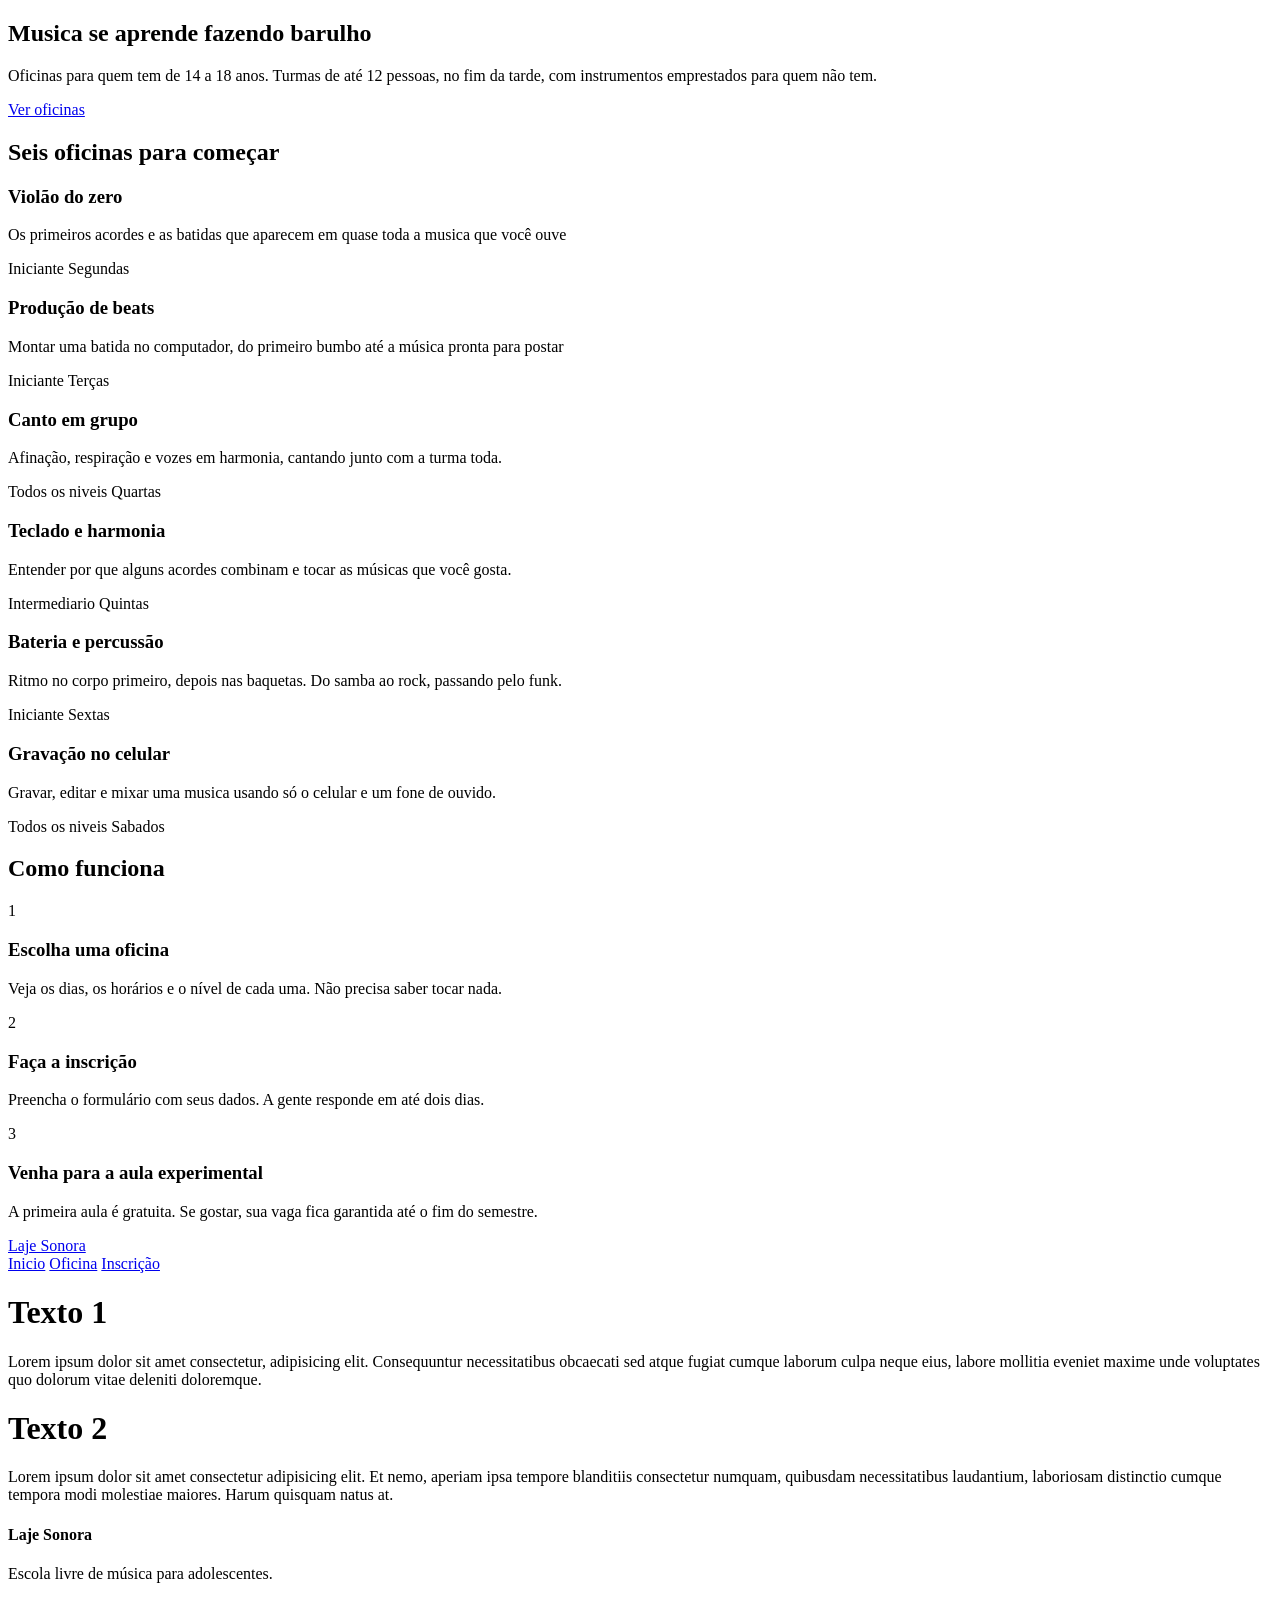
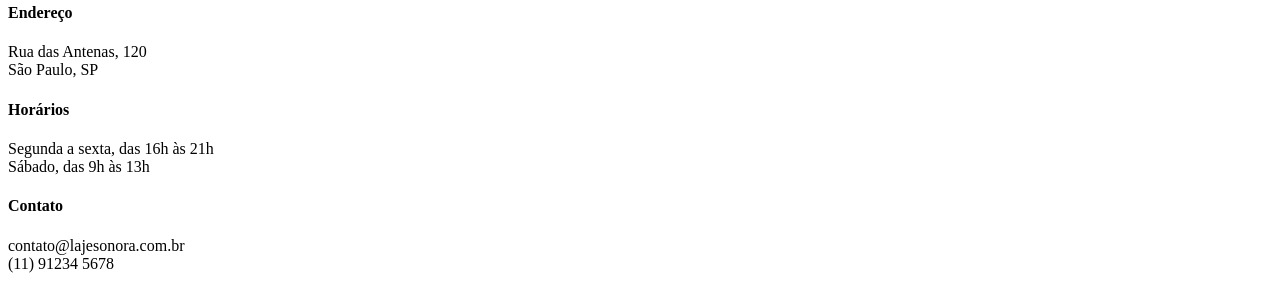
==== index.html @ 1ec8287f "Estrutura inicial do site Laje Sonora" ====
<!DOCTYPE html>
<html lang="pt-BR">
<head>
    <meta charset="UTF-8">
    <meta name="viewport" content="width=device-width, initial-scale=1.0">
    <title>Laje sonora|Inicio</title>
    <link rel="preconnect" href="https://fonts.googleapis.com">
    <link rel="preconnect" href="https://fonts.gstatic.com" crossorigin>
    <link href="https://fonts.googleapis.com/css2?family=Big+Shoulders:opsz,wght@10..72,100..900&display=swap" rel="stylesheet">
    <link rel="stylesheet" href="index.css">
</head>
<body>
    <header>
        <main>
            <section class="conteudo-cartazes">
                <div class="cartaz-cartazprincipal">
                    <h1>Musica se aprende fazendo barulho</h1>
                </div>
                <div class="cartaz-cartazlateral">
                    <p>Oficinas para quem tem de 14 a 18 anos. Turmas de até 12 pessoas, no fim da tarde, com instrumentos emprestados para quem não tem.</p>
                    <a href="oficinas.html" class="botao">Ver oficinas</a>
                </div>
            </section>
            <section class="conteudo-secao">
                <h2 class="titulo-secao">Seis oficinas para começar</h2>
                <div class="cards">
                    <article class="card">
                        <div class="foto-fotoazul"></div>
                        <div class="card-texto">
                            <h3>Violão do zero</h3>
                            <p>Os primeiros acordes e as batidas que aparecem em quase toda a musica que você ouve</p>
                            <div class="card-info">
                                <span>Iniciante</span>
                                <span>Segundas</span>
                            </div>
                        </div>
                    </article>
                    <article class="card">
                        <div class="foto-amarela"></div>
                        <div class="card-texto2">
                            <h3>Produção de beats</h3>
                            <p>Montar uma batida no computador, do primeiro bumbo até a música pronta para postar</p>
                            <div class="card-info">
                                <span>Iniciante</span>
                                <span>Terças</span>
                            </div>
                        </div>
                    </article>
                    <article class="card">
                        <div class="foto-tinta"></div>
                        <div class="card-texto3">
                            <h3>Canto em grupo</h3>
                            <p>Afinação, respiração e vozes em harmonia, cantando junto com a turma toda.</p>
                            <div class="card-info">
                                <span>Todos os niveis</span>
                                <span>Quartas</span>
                            </div>
                        </div>
                    </article>
                    <article class="card">
                        <div class="foto"></div>
                        <div class="card-texto4">
                            <h3>Teclado e harmonia</h3>
                            <p>Entender por que alguns acordes combinam e tocar as músicas que você gosta.</p>
                            <div class="card-info">
                                <span>Intermediario</span>
                                <span>Quintas</span>
                            </div>
                        </div>
                    </article>
                    <article class="card">
                        <div class="foto-azul"></div>
                        <div class="card-texto5">
                            <h3>Bateria e percussão</h3>
                            <p>Ritmo no corpo primeiro, depois nas baquetas. Do samba ao rock, passando pelo funk.</p>
                            <div class="card-info">
                                <span>Iniciante</span>
                                <span>Sextas</span>
                            </div>
                        </div>
                    </article>
                    <article class="card">
                        <div class="foto-amarela"></div>
                        <div class="card-texto6">
                            <h3>Gravação no celular</h3>
                            <p>Gravar, editar e mixar uma musica usando só o celular e um fone de ouvido.</p>
                            <div class="card-info">
                                <span>Todos os niveis</span>
                                <span>Sabados</span>
                            </div>
                        </div>
                    </article>
                </div>
            </section>
            <section class="conteudo secao">
                <h2 class="titulo-secao">Como funciona</h2>
                <div class="passos">
                    <div class="passo">
                        <p class="passo-numero">1</p>
                        <h3>Escolha uma oficina</h3>
                        <p>Veja os dias, os horários e o nível de cada uma. Não precisa saber tocar nada.</p>
                    </div>
                    <div class="passo">
                        <p class="passo-numero">2</p>
                        <h3>Faça a inscrição</h3>
                        <p>Preencha o formulário com seus dados. A gente responde em até dois dias.</p>
                    </div>
                    <div class="passo">
                        <p class="passo-numero">3</p>
                        <h3>Venha para a aula experimental</h3>
                        <p>A primeira aula é gratuita. Se gostar, sua vaga fica garantida até o fim do semestre.</p>
                    </div>
                </div>
            </section>
        </main>
        <a href="index.html" class="logo">Laje Sonora</a>

        <nav class="menu">
            <a href="index.html" class="atual">Inicio</a>
            <a href="oficinas.html">Oficina</a>
            <a href="inscrição.html">Inscrição</a>
        </nav>

        <div class="conteudo-1">
            <h1>Texto 1</h1>
            <p>Lorem ipsum dolor sit amet consectetur, adipisicing elit. Consequuntur necessitatibus obcaecati sed atque fugiat cumque laborum culpa neque eius, labore mollitia eveniet maxime unde voluptates quo dolorum vitae deleniti doloremque.</p>
        </div>
        <div class="conteudo-2">
            <h1>Texto 2</h1>
            <p>Lorem ipsum dolor sit amet consectetur adipisicing elit. Et nemo, aperiam ipsa tempore blanditiis consectetur numquam, quibusdam necessitatibus laudantium, laboriosam distinctio cumque tempora modi molestiae maiores. Harum quisquam natus at.</p>
        </div>
    </header>
    <footer class="rodape">
        <div class="conteudo rodape-colunas">
            <div class="rodape-coluna">
                <h4>Laje Sonora</h4>
                <p>Escola livre de música para adolescentes.</p>
            </div>
            <div class="rodape-coluna">
                <h4>Endereço</h4>
                <p>Rua das Antenas, 120<br>São Paulo, SP</p>
            </div>
            <div class="rodape-coluna">
                <h4>Horários</h4>
                <p>Segunda a sexta, das 16h às 21h<br>Sábado, das 9h às 13h</p>
            </div>
            <div class="rodape-coluna">
                <h4>Contato</h4>
                <p>contato@lajesonora.com.br<br>(11) 91234 5678</p>
            </div>
        </div>
    </footer>
</body>
</html>
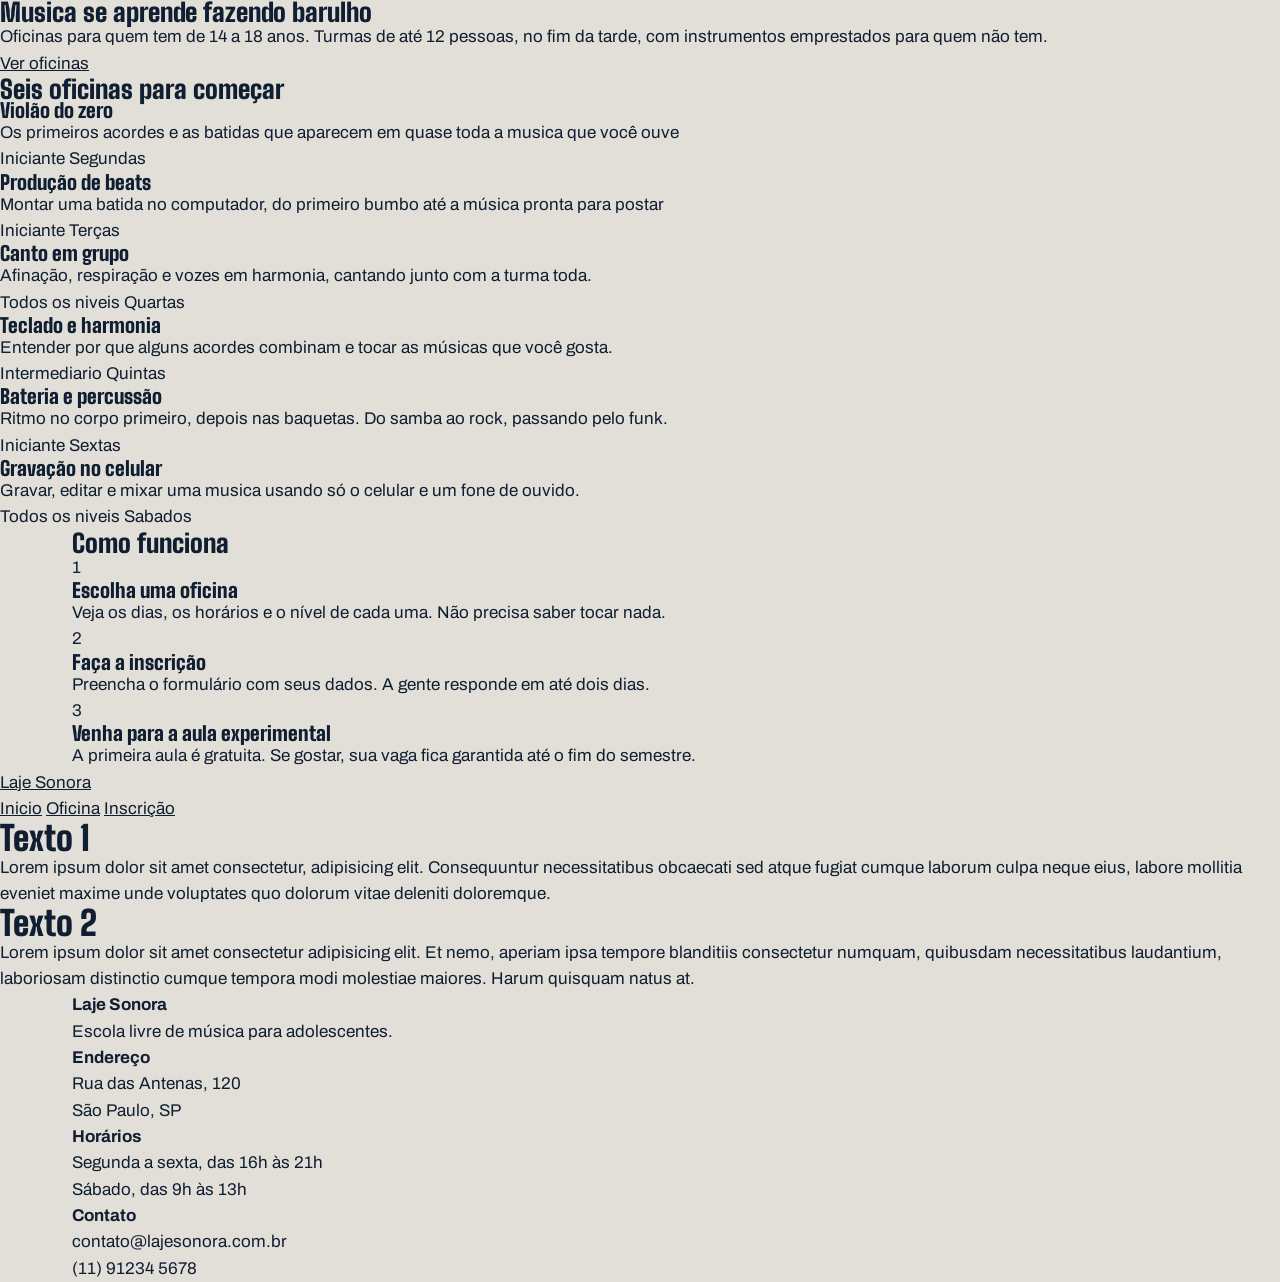
==== commit bb08a4bf: "CSS geral: reset, variáveis e fontes" ====
--- a/index.html
+++ b/index.html
@@ -6,7 +6,7 @@
     <title>Laje sonora|Inicio</title>
     <link rel="preconnect" href="https://fonts.googleapis.com">
     <link rel="preconnect" href="https://fonts.gstatic.com" crossorigin>
-    <link href="https://fonts.googleapis.com/css2?family=Big+Shoulders:opsz,wght@10..72,100..900&display=swap" rel="stylesheet">
+    <link href="https://fonts.googleapis.com/css2?family=Archivo:wght@400;700&family=Big+Shoulders:opsz,wght@10..72,100..900&display=swap" rel="stylesheet">
     <link rel="stylesheet" href="index.css">
 </head>
 <body>
--- a/index.css
+++ b/index.css
@@ -0,0 +1,40 @@
+* {
+    margin: 0;
+    padding: 0;
+    box-sizing: border-box;
+}
+
+:root {
+    --concreto: #E2DFD8;
+    --concreto-escuro: #CBC7BE;
+    --tinta: #0F1E30;
+    --caixa-dagua: #1F5FBF;
+    --fita: #F3C623;
+    --branco: #FFFFFF;
+    --fonte-cartaz: "Big Shoulders", "Arial Narrow", sans-serif;
+    --fonte-texto: "Archivo", Arial, sans-serif;
+}
+
+body {
+    background: var(--concreto);
+    color: var(--tinta);
+    font-family: var(--fonte-texto);
+    font-size: 17px;
+    line-height: 1.55;
+}
+
+a {
+    color: inherit;
+}
+
+h1, h2, h3 {
+    font-family: var(--fonte-cartaz);
+    font-weight: 900;
+    line-height: 0.95;
+}
+
+.conteudo {
+    max-width: 1200px;
+    margin-inline: auto;
+    padding-inline: 32px;
+}
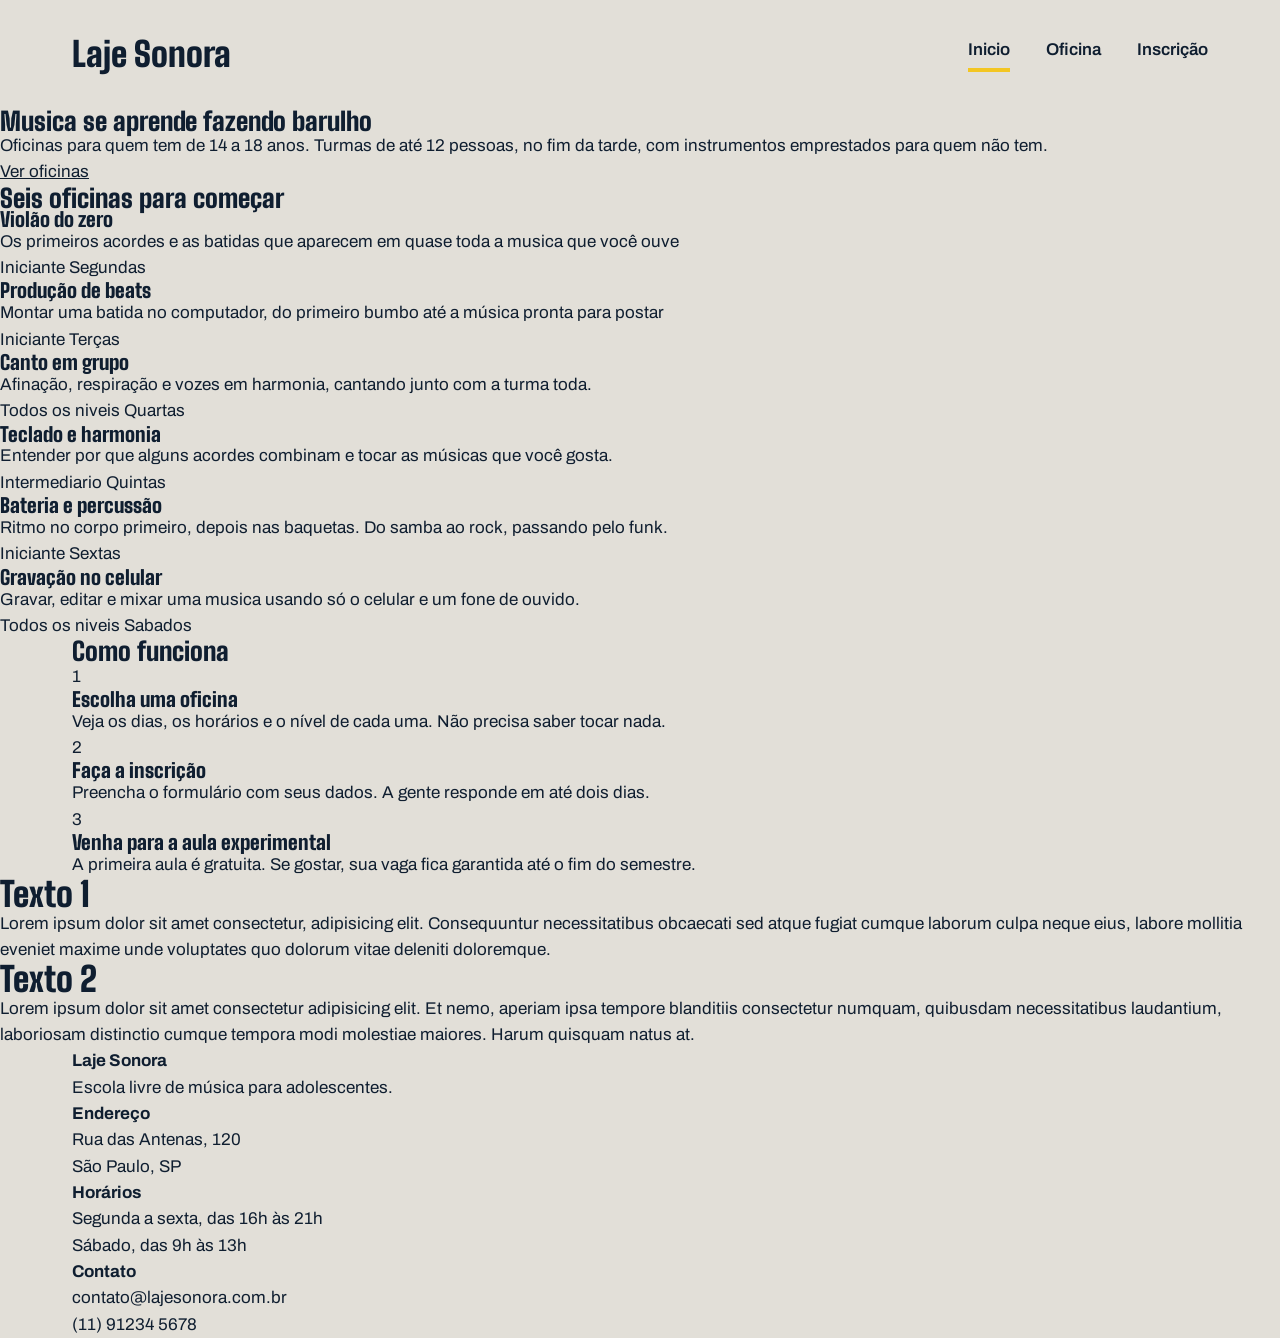
==== commit 3610cb78: "CSS do topo com flex" ====
--- a/index.html
+++ b/index.html
@@ -6,113 +6,11 @@
     <title>Laje sonora|Inicio</title>
     <link rel="preconnect" href="https://fonts.googleapis.com">
     <link rel="preconnect" href="https://fonts.gstatic.com" crossorigin>
-    <link href="https://fonts.googleapis.com/css2?family=Archivo:wght@400;700&family=Big+Shoulders:opsz,wght@10..72,100..900&display=swap" rel="stylesheet">
+    <link href="https://fonts.googleapis.com/css2?family=Archivo:wght@400;600;700&family=Big+Shoulders:opsz,wght@10..72,100..900&display=swap" rel="stylesheet">
     <link rel="stylesheet" href="index.css">
 </head>
 <body>
-    <header>
-        <main>
-            <section class="conteudo-cartazes">
-                <div class="cartaz-cartazprincipal">
-                    <h1>Musica se aprende fazendo barulho</h1>
-                </div>
-                <div class="cartaz-cartazlateral">
-                    <p>Oficinas para quem tem de 14 a 18 anos. Turmas de até 12 pessoas, no fim da tarde, com instrumentos emprestados para quem não tem.</p>
-                    <a href="oficinas.html" class="botao">Ver oficinas</a>
-                </div>
-            </section>
-            <section class="conteudo-secao">
-                <h2 class="titulo-secao">Seis oficinas para começar</h2>
-                <div class="cards">
-                    <article class="card">
-                        <div class="foto-fotoazul"></div>
-                        <div class="card-texto">
-                            <h3>Violão do zero</h3>
-                            <p>Os primeiros acordes e as batidas que aparecem em quase toda a musica que você ouve</p>
-                            <div class="card-info">
-                                <span>Iniciante</span>
-                                <span>Segundas</span>
-                            </div>
-                        </div>
-                    </article>
-                    <article class="card">
-                        <div class="foto-amarela"></div>
-                        <div class="card-texto2">
-                            <h3>Produção de beats</h3>
-                            <p>Montar uma batida no computador, do primeiro bumbo até a música pronta para postar</p>
-                            <div class="card-info">
-                                <span>Iniciante</span>
-                                <span>Terças</span>
-                            </div>
-                        </div>
-                    </article>
-                    <article class="card">
-                        <div class="foto-tinta"></div>
-                        <div class="card-texto3">
-                            <h3>Canto em grupo</h3>
-                            <p>Afinação, respiração e vozes em harmonia, cantando junto com a turma toda.</p>
-                            <div class="card-info">
-                                <span>Todos os niveis</span>
-                                <span>Quartas</span>
-                            </div>
-                        </div>
-                    </article>
-                    <article class="card">
-                        <div class="foto"></div>
-                        <div class="card-texto4">
-                            <h3>Teclado e harmonia</h3>
-                            <p>Entender por que alguns acordes combinam e tocar as músicas que você gosta.</p>
-                            <div class="card-info">
-                                <span>Intermediario</span>
-                                <span>Quintas</span>
-                            </div>
-                        </div>
-                    </article>
-                    <article class="card">
-                        <div class="foto-azul"></div>
-                        <div class="card-texto5">
-                            <h3>Bateria e percussão</h3>
-                            <p>Ritmo no corpo primeiro, depois nas baquetas. Do samba ao rock, passando pelo funk.</p>
-                            <div class="card-info">
-                                <span>Iniciante</span>
-                                <span>Sextas</span>
-                            </div>
-                        </div>
-                    </article>
-                    <article class="card">
-                        <div class="foto-amarela"></div>
-                        <div class="card-texto6">
-                            <h3>Gravação no celular</h3>
-                            <p>Gravar, editar e mixar uma musica usando só o celular e um fone de ouvido.</p>
-                            <div class="card-info">
-                                <span>Todos os niveis</span>
-                                <span>Sabados</span>
-                            </div>
-                        </div>
-                    </article>
-                </div>
-            </section>
-            <section class="conteudo secao">
-                <h2 class="titulo-secao">Como funciona</h2>
-                <div class="passos">
-                    <div class="passo">
-                        <p class="passo-numero">1</p>
-                        <h3>Escolha uma oficina</h3>
-                        <p>Veja os dias, os horários e o nível de cada uma. Não precisa saber tocar nada.</p>
-                    </div>
-                    <div class="passo">
-                        <p class="passo-numero">2</p>
-                        <h3>Faça a inscrição</h3>
-                        <p>Preencha o formulário com seus dados. A gente responde em até dois dias.</p>
-                    </div>
-                    <div class="passo">
-                        <p class="passo-numero">3</p>
-                        <h3>Venha para a aula experimental</h3>
-                        <p>A primeira aula é gratuita. Se gostar, sua vaga fica garantida até o fim do semestre.</p>
-                    </div>
-                </div>
-            </section>
-        </main>
+    <header class="conteudo topo">
         <a href="index.html" class="logo">Laje Sonora</a>
 
         <nav class="menu">
@@ -120,6 +18,108 @@
             <a href="oficinas.html">Oficina</a>
             <a href="inscrição.html">Inscrição</a>
         </nav>
+    </header>
+    <main>
+        <section class="conteudo-cartazes">
+            <div class="cartaz-cartazprincipal">
+                <h1>Musica se aprende fazendo barulho</h1>
+            </div>
+            <div class="cartaz-cartazlateral">
+                <p>Oficinas para quem tem de 14 a 18 anos. Turmas de até 12 pessoas, no fim da tarde, com instrumentos emprestados para quem não tem.</p>
+                <a href="oficinas.html" class="botao">Ver oficinas</a>
+            </div>
+        </section>
+        <section class="conteudo-secao">
+            <h2 class="titulo-secao">Seis oficinas para começar</h2>
+            <div class="cards">
+                <article class="card">
+                    <div class="foto-fotoazul"></div>
+                    <div class="card-texto">
+                        <h3>Violão do zero</h3>
+                        <p>Os primeiros acordes e as batidas que aparecem em quase toda a musica que você ouve</p>
+                        <div class="card-info">
+                            <span>Iniciante</span>
+                            <span>Segundas</span>
+                        </div>
+                    </div>
+                </article>
+                <article class="card">
+                    <div class="foto-amarela"></div>
+                    <div class="card-texto2">
+                        <h3>Produção de beats</h3>
+                        <p>Montar uma batida no computador, do primeiro bumbo até a música pronta para postar</p>
+                        <div class="card-info">
+                            <span>Iniciante</span>
+                            <span>Terças</span>
+                        </div>
+                    </div>
+                </article>
+                <article class="card">
+                    <div class="foto-tinta"></div>
+                    <div class="card-texto3">
+                        <h3>Canto em grupo</h3>
+                        <p>Afinação, respiração e vozes em harmonia, cantando junto com a turma toda.</p>
+                        <div class="card-info">
+                            <span>Todos os niveis</span>
+                            <span>Quartas</span>
+                        </div>
+                    </div>
+                </article>
+                <article class="card">
+                    <div class="foto"></div>
+                    <div class="card-texto4">
+                        <h3>Teclado e harmonia</h3>
+                        <p>Entender por que alguns acordes combinam e tocar as músicas que você gosta.</p>
+                        <div class="card-info">
+                            <span>Intermediario</span>
+                            <span>Quintas</span>
+                        </div>
+                    </div>
+                </article>
+                <article class="card">
+                    <div class="foto-azul"></div>
+                    <div class="card-texto5">
+                        <h3>Bateria e percussão</h3>
+                        <p>Ritmo no corpo primeiro, depois nas baquetas. Do samba ao rock, passando pelo funk.</p>
+                        <div class="card-info">
+                            <span>Iniciante</span>
+                            <span>Sextas</span>
+                        </div>
+                    </div>
+                </article>
+                <article class="card">
+                    <div class="foto-amarela"></div>
+                    <div class="card-texto6">
+                        <h3>Gravação no celular</h3>
+                        <p>Gravar, editar e mixar uma musica usando só o celular e um fone de ouvido.</p>
+                        <div class="card-info">
+                            <span>Todos os niveis</span>
+                            <span>Sabados</span>
+                        </div>
+                    </div>
+                </article>
+            </div>
+        </section>
+        <section class="conteudo secao">
+            <h2 class="titulo-secao">Como funciona</h2>
+            <div class="passos">
+                <div class="passo">
+                    <p class="passo-numero">1</p>
+                    <h3>Escolha uma oficina</h3>
+                    <p>Veja os dias, os horários e o nível de cada uma. Não precisa saber tocar nada.</p>
+                </div>
+                <div class="passo">
+                    <p class="passo-numero">2</p>
+                    <h3>Faça a inscrição</h3>
+                    <p>Preencha o formulário com seus dados. A gente responde em até dois dias.</p>
+                </div>
+                <div class="passo">
+                    <p class="passo-numero">3</p>
+                    <h3>Venha para a aula experimental</h3>
+                    <p>A primeira aula é gratuita. Se gostar, sua vaga fica garantida até o fim do semestre.</p>
+                </div>
+            </div>
+        </section>
 
         <div class="conteudo-1">
             <h1>Texto 1</h1>
@@ -129,7 +129,7 @@
             <h1>Texto 2</h1>
             <p>Lorem ipsum dolor sit amet consectetur adipisicing elit. Et nemo, aperiam ipsa tempore blanditiis consectetur numquam, quibusdam necessitatibus laudantium, laboriosam distinctio cumque tempora modi molestiae maiores. Harum quisquam natus at.</p>
         </div>
-    </header>
+    </main>
     <footer class="rodape">
         <div class="conteudo rodape-colunas">
             <div class="rodape-coluna">
--- a/index.css
+++ b/index.css
@@ -38,3 +38,37 @@
     margin-inline: auto;
     padding-inline: 32px;
 }
+
+.topo {
+    padding-block: 28px;
+    display: flex;
+    justify-content: space-between;
+    align-items: center;
+}
+
+.logo {
+    font-family: var(--fonte-cartaz);
+    font-size: 34px;
+    font-weight: 900;
+    text-decoration: none;
+}
+
+.menu {
+    display: flex;
+    gap: 36px;
+}
+
+.menu a {
+    font-weight: 600;
+    text-decoration: none;
+    padding-bottom: 4px;
+    border-bottom: 4px solid transparent;
+}
+
+.menu a:hover {
+    border-bottom-color: var(--tinta);
+}
+
+.menu .atual {
+    border-bottom-color: var(--fita);
+}
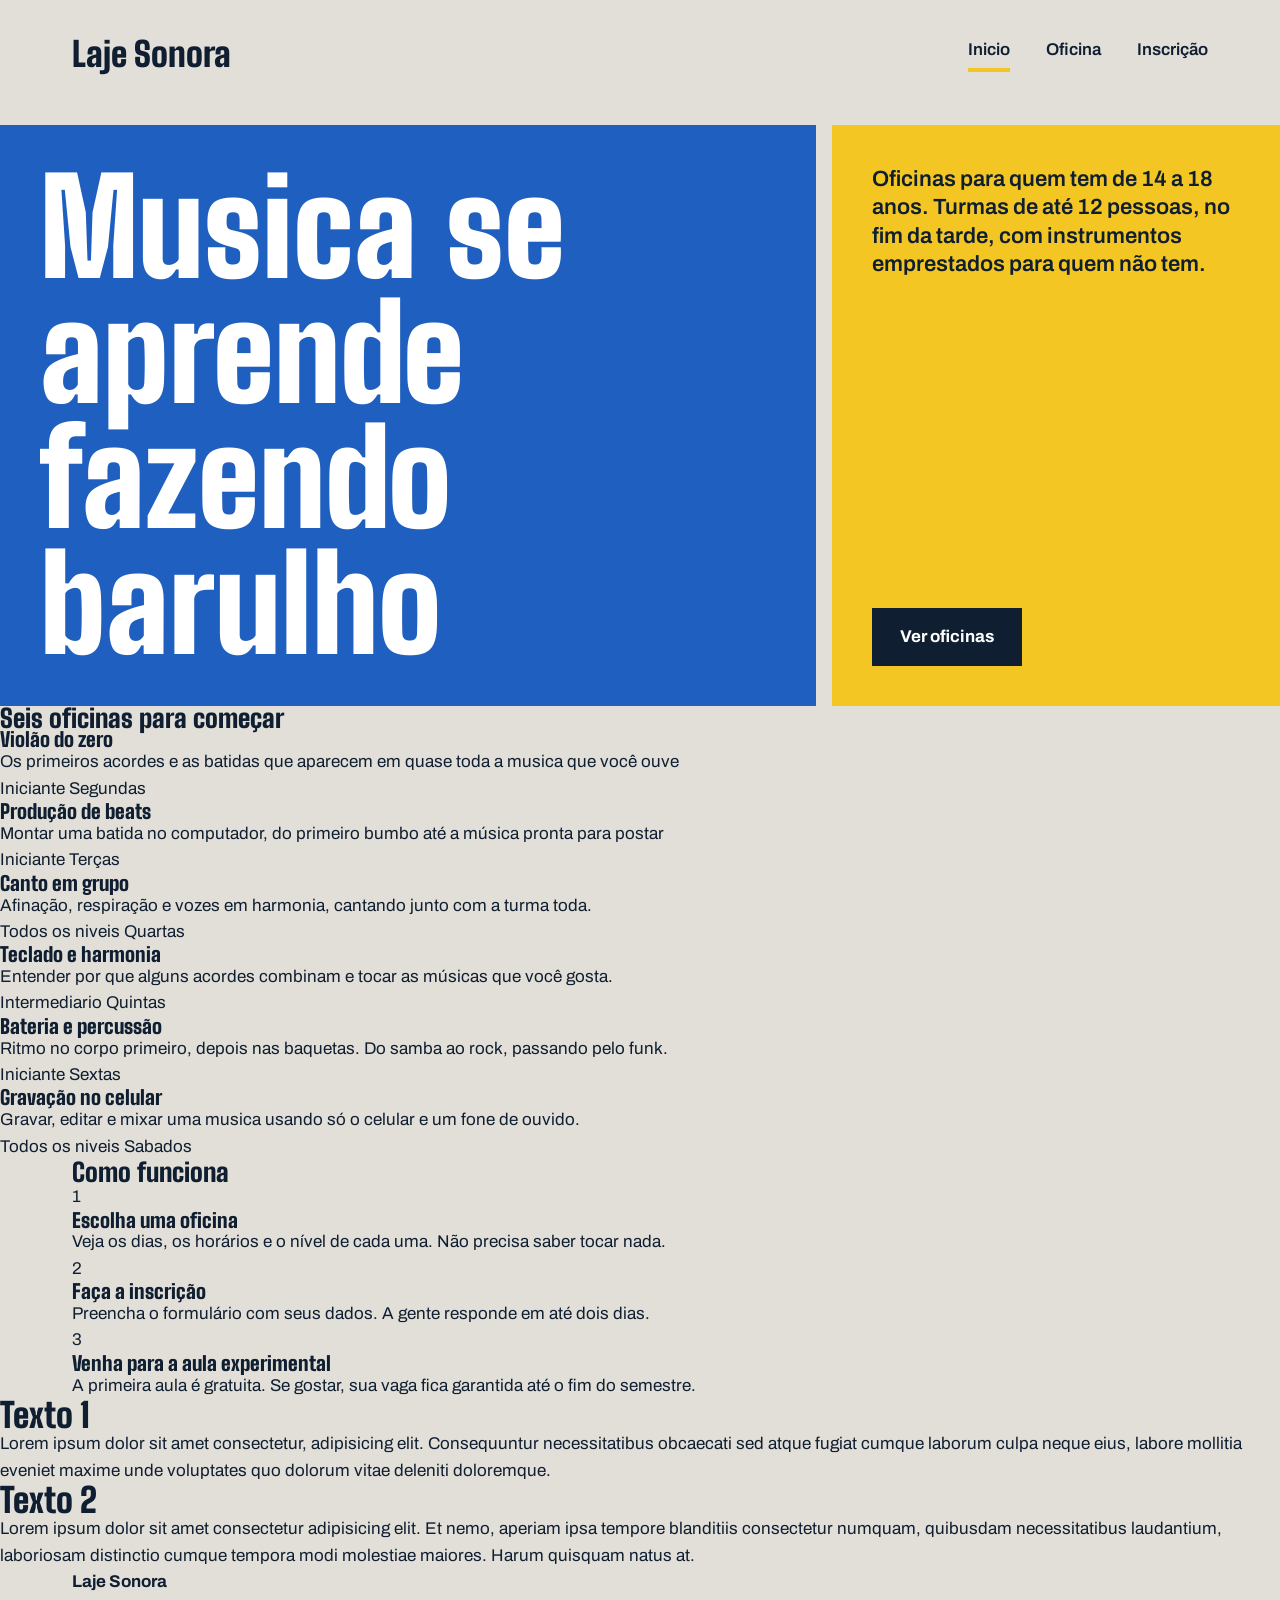
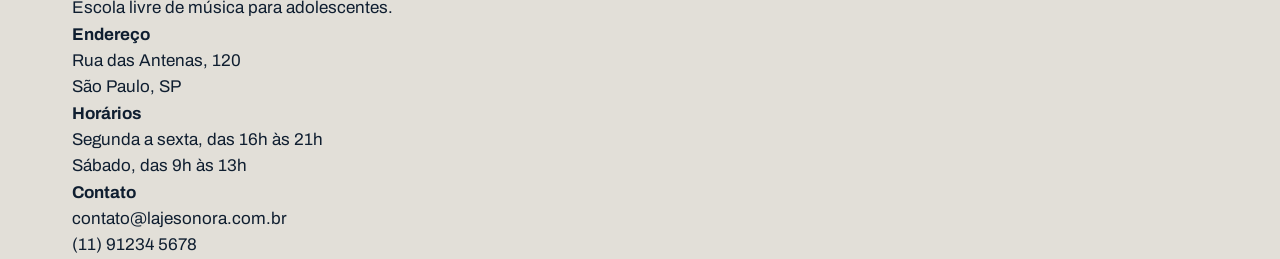
==== commit 8dcac3bd: "Cartazes do topo" ====
--- a/index.html
+++ b/index.html
@@ -20,11 +20,11 @@
         </nav>
     </header>
     <main>
-        <section class="conteudo-cartazes">
-            <div class="cartaz-cartazprincipal">
+        <section class="conteudo-cartazes cartazes">
+            <div class="cartaz cartaz-principal">
                 <h1>Musica se aprende fazendo barulho</h1>
             </div>
-            <div class="cartaz-cartazlateral">
+            <div class="cartaz cartaz-lateral">
                 <p>Oficinas para quem tem de 14 a 18 anos. Turmas de até 12 pessoas, no fim da tarde, com instrumentos emprestados para quem não tem.</p>
                 <a href="oficinas.html" class="botao">Ver oficinas</a>
             </div>
--- a/index.css
+++ b/index.css
@@ -72,3 +72,56 @@
 .menu .atual {
     border-bottom-color: var(--fita);
 }
+
+.cartazes {
+    margin-top: 16px;
+    display: flex;
+    gap: 16px;
+}
+
+.cartaz {
+    padding: 40px;
+}
+
+.cartaz-principal {
+    background: var(--caixa-dagua);
+    color: var(--branco);
+    flex: 2;
+}
+
+.cartaz-principal h1 {
+    font-size: 132px;
+    max-width: 9ch;
+}
+
+.cartaz-lateral {
+    background: var(--fita);
+    flex: 1;
+    display: flex;
+    flex-direction: column;
+    align-items: flex-start;
+    justify-content: space-between;
+    gap: 32px;
+}
+
+.cartaz-lateral p {
+    font-size: 22px;
+    font-weight: 600;
+    line-height: 1.3;
+}
+
+.botao {
+    background: var(--tinta);
+    color: var(--branco);
+    font-family: var(--fonte-texto);
+    font-size: 17px;
+    font-weight: 700;
+    text-decoration: none;
+    padding: 16px 28px;
+    border: none;
+    cursor: pointer;
+}
+
+.botao:hover {
+    background: var(--caixa-dagua);
+}
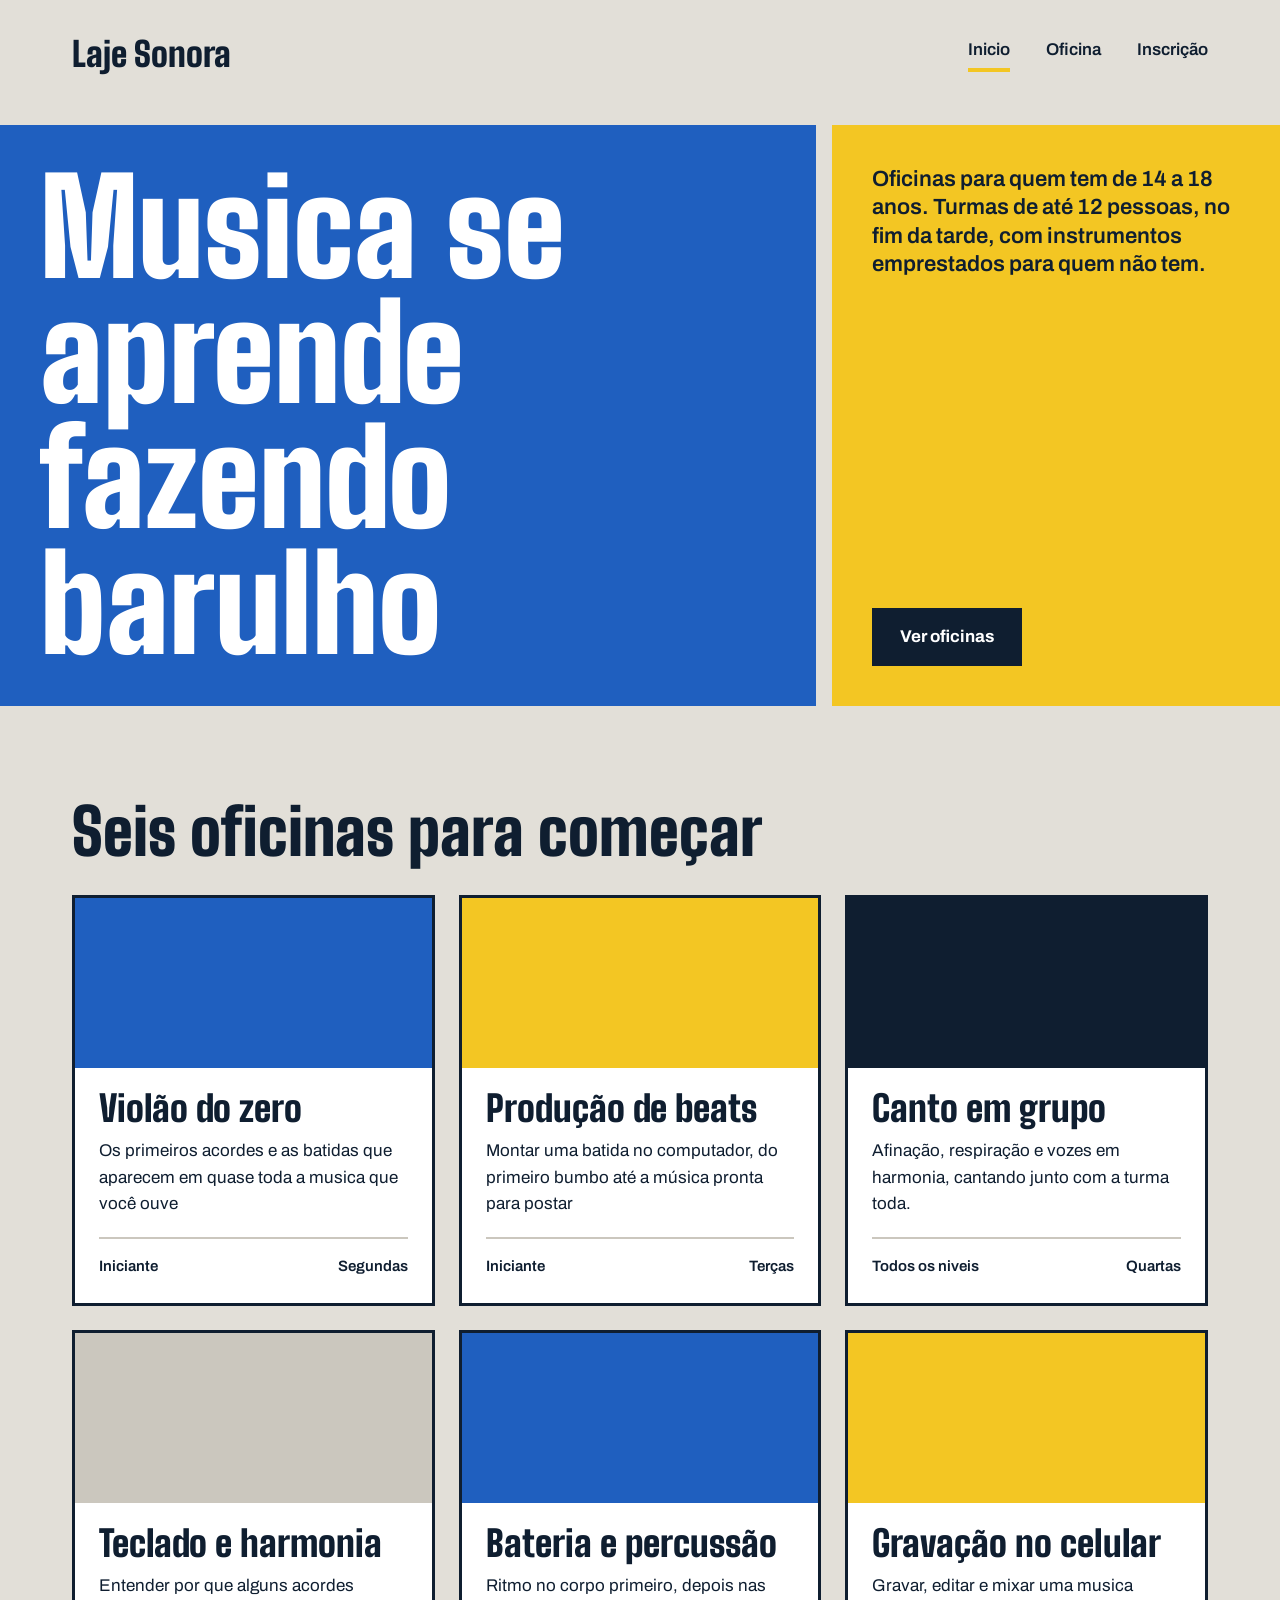
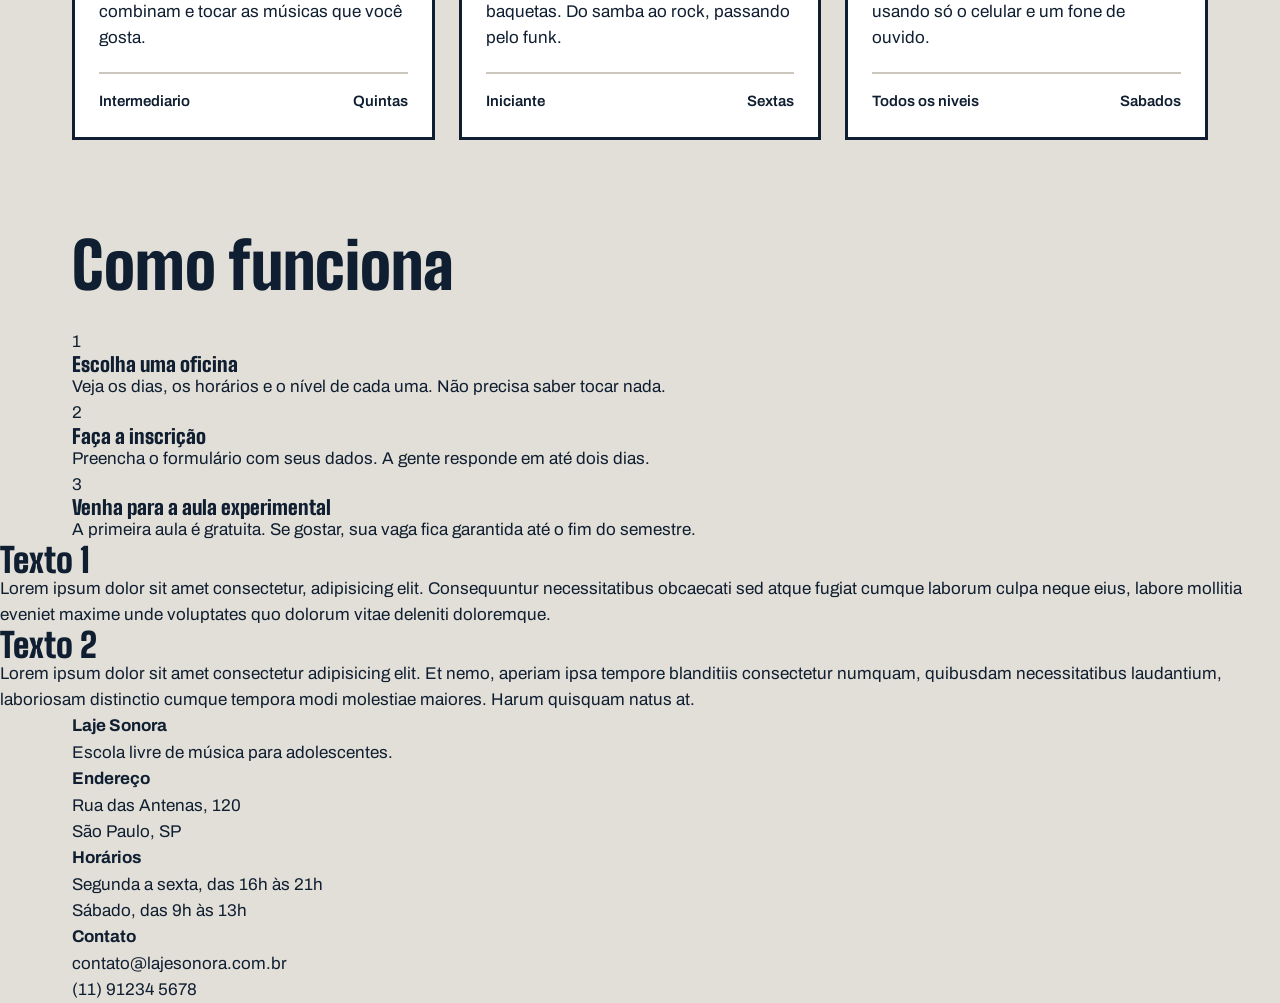
==== commit e7ff8f26: "Cards das oficinas" ====
--- a/index.html
+++ b/index.html
@@ -16,7 +16,7 @@
         <nav class="menu">
             <a href="index.html" class="atual">Inicio</a>
             <a href="oficinas.html">Oficina</a>
-            <a href="inscrição.html">Inscrição</a>
+            <a href="inscricao.html">Inscrição</a>
         </nav>
     </header>
     <main>
@@ -29,11 +29,11 @@
                 <a href="oficinas.html" class="botao">Ver oficinas</a>
             </div>
         </section>
-        <section class="conteudo-secao">
+        <section class="conteudo secao">
             <h2 class="titulo-secao">Seis oficinas para começar</h2>
             <div class="cards">
                 <article class="card">
-                    <div class="foto-fotoazul"></div>
+                    <div class="foto foto-azul"></div>
                     <div class="card-texto">
                         <h3>Violão do zero</h3>
                         <p>Os primeiros acordes e as batidas que aparecem em quase toda a musica que você ouve</p>
@@ -44,8 +44,8 @@
                     </div>
                 </article>
                 <article class="card">
-                    <div class="foto-amarela"></div>
-                    <div class="card-texto2">
+                    <div class="foto foto-amarela"></div>
+                    <div class="card-texto">
                         <h3>Produção de beats</h3>
                         <p>Montar uma batida no computador, do primeiro bumbo até a música pronta para postar</p>
                         <div class="card-info">
@@ -55,8 +55,8 @@
                     </div>
                 </article>
                 <article class="card">
-                    <div class="foto-tinta"></div>
-                    <div class="card-texto3">
+                    <div class="foto foto-tinta"></div>
+                    <div class="card-texto">
                         <h3>Canto em grupo</h3>
                         <p>Afinação, respiração e vozes em harmonia, cantando junto com a turma toda.</p>
                         <div class="card-info">
@@ -67,7 +67,7 @@
                 </article>
                 <article class="card">
                     <div class="foto"></div>
-                    <div class="card-texto4">
+                    <div class="card-texto">
                         <h3>Teclado e harmonia</h3>
                         <p>Entender por que alguns acordes combinam e tocar as músicas que você gosta.</p>
                         <div class="card-info">
@@ -77,8 +77,8 @@
                     </div>
                 </article>
                 <article class="card">
-                    <div class="foto-azul"></div>
-                    <div class="card-texto5">
+                    <div class="foto foto-azul"></div>
+                    <div class="card-texto">
                         <h3>Bateria e percussão</h3>
                         <p>Ritmo no corpo primeiro, depois nas baquetas. Do samba ao rock, passando pelo funk.</p>
                         <div class="card-info">
@@ -88,8 +88,8 @@
                     </div>
                 </article>
                 <article class="card">
-                    <div class="foto-amarela"></div>
-                    <div class="card-texto6">
+                    <div class="foto foto-amarela"></div>
+                    <div class="card-texto">
                         <h3>Gravação no celular</h3>
                         <p>Gravar, editar e mixar uma musica usando só o celular e um fone de ouvido.</p>
                         <div class="card-info">
--- a/index.css
+++ b/index.css
@@ -125,3 +125,63 @@
 .botao:hover {
     background: var(--caixa-dagua);
 }
+
+.secao {
+    margin-top: 96px;
+}
+
+.titulo-secao {
+    font-size: 64px;
+    margin-bottom: 32px;
+}
+
+.cards {
+    display: flex;
+    flex-wrap: wrap;
+    gap: 24px;
+}
+
+.card {
+    background: var(--branco);
+    border: 3px solid var(--tinta);
+    flex: 1 1 340px;
+}
+
+.card .foto {
+    height: 170px;
+}
+
+.foto {
+    background: var(--concreto-escuro);
+}
+
+.foto-azul {
+    background: var(--caixa-dagua);
+}
+
+.foto-amarela {
+    background: var(--fita);
+}
+
+.foto-tinta {
+    background: var(--tinta);
+}
+
+.card-texto {
+    padding: 24px;
+}
+
+.card h3 {
+    font-size: 36px;
+    margin-bottom: 12px;
+}
+
+.card-info {
+    margin-top: 20px;
+    padding-top: 16px;
+    border-top: 2px solid var(--concreto-escuro);
+    font-weight: 600;
+    font-size: 15px;
+    display: flex;
+    justify-content: space-between;
+}
